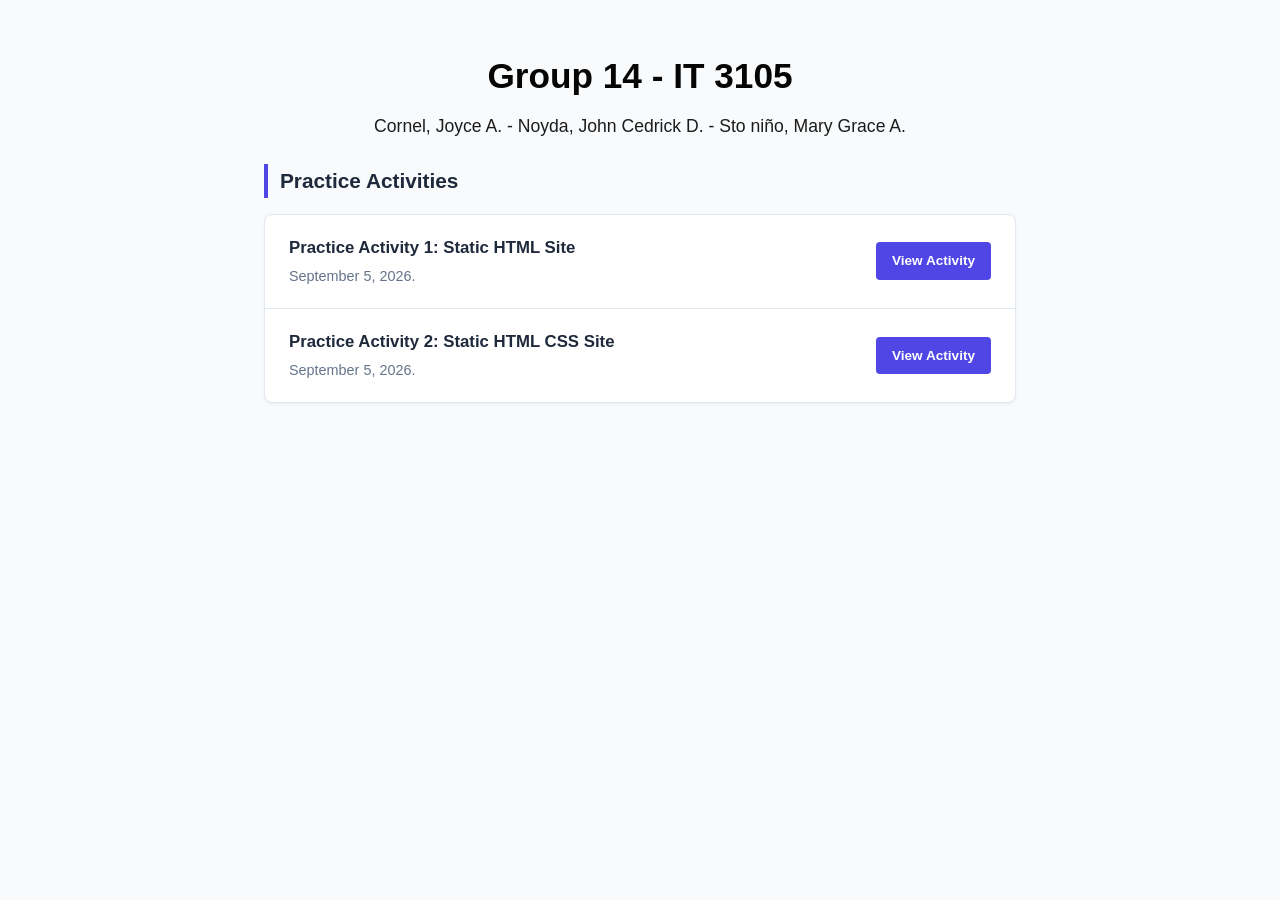
==== index.html @ 76b24b86 "Added group members to header" ====
<!DOCTYPE html>
<html lang="en">
<head>
    <meta charset="UTF-8">
    <meta name="viewport" content="width=device-width, initial-scale=1.0">
    <title>Class Activity Repository</title>
    <link rel="stylesheet" href="style.css">
</head>
<body>

    <!-- Banner Header -->
    <header>
        <h1>Group 14 - IT 3105</h1>
        <p>Cornel, Joyce A. - Noyda, John Cedrick D. - Sto niño, Mary Grace A.</p>
    </header>

    <!-- Main Content Area -->
    <main>
        
        <!-- Section: Current Module -->
        <h2 class="section-title">Practice Activities</h2>
        <ul class="activity-list">
            <li>
                <span class="activity-info">
                    <strong>Practice Activity 1: Static HTML Site</strong>
                    <p>September 5, 2026.</p>
                </span>
                <a href="#" class="btn">View Activity</a>
            </li>
            <li>
                <span class="activity-info">
                    <strong>Practice Activity 2: Static HTML CSS Site</strong>
                    <p>September 5, 2026.</p>
                </span>
                <a href="#" class="btn">View Activity</a>
            </li>
        </ul>

    </main>

</body>
</html>
---- style.css ----
:root {
    --primary: #4f46e5;
    --primary-dark: #4338ca;
    --bg-color: #f8fafc;
    --card-bg: #ffffff;
    --text-main: #1e293b;
    --text-muted: #64748b;
    --border-color: #e2e8f0;
}

* {
    margin: 0;
    padding: 0;
    box-sizing: border-box;
    font-family: 'Segoe UI', Tahoma, Geneva, Verdana, sans-serif;
}

body {
    background-color: var(--bg-color);
    color: var(--text-main);
    line-height: 1.6;
}

/* Banner Header */
header {
    color: rgb(5, 5, 5);
    padding: 3rem 2rem;
    text-align: center;
}

header h1 {
    font-size: 2.2rem;
    margin-bottom: 0.5rem;
}

header p {
    font-size: 1.1rem;
    opacity: 0.9;
    max-width: 600px;
    margin: 0 auto;
}

/* Main Container */
main {
    max-width: 800px;
    margin: -1.5rem auto 3rem auto;
    padding: 0 1.5rem;
}

/* Section Styling */
.section-title {
    font-size: 1.3rem;
    margin-bottom: 1rem;
    color: var(--text-main);
    border-left: 4px solid var(--primary);
    padding-left: 0.75rem;
}

/* Simple List Styling */
.activity-list {
    list-style: none;
    background: var(--card-bg);
    border: 1px solid var(--border-color);
    border-radius: 8px;
    box-shadow: 0 1px 3px 0 rgba(0, 0, 0, 0.05);
    margin-bottom: 2.5rem;
    overflow: hidden;
}

.activity-list li {
    display: flex;
    justify-content: space-between;
    align-items: center;
    padding: 1.25rem 1.5rem;
    border-bottom: 1px solid var(--border-color);
    gap: 1rem;
}

.activity-list li:last-child {
    border-bottom: none;
}

.activity-info strong {
    display: block;
    font-size: 1.05rem;
    color: var(--text-main);
    margin-bottom: 0.2rem;
}

.activity-info p {
    color: var(--text-muted);
    font-size: 0.9rem;
}

/* Buttons */
.btn {
    display: inline-block;
    background-color: var(--primary);
    color: white;
    padding: 0.5rem 1rem;
    border-radius: 4px;
    text-decoration: none;
    font-size: 0.85rem;
    font-weight: 600;
    white-space: nowrap;
    transition: background-color 0.2s;
}

.btn:hover {
    background-color: var(--primary-dark);
}

.btn.secondary {
    background-color: #e2e8f0;
    color: var(--text-main);
}

.btn.secondary:hover {
    background-color: #cbd5e1;
}

/* Footer */
footer {
    text-align: center;
    padding: 2rem;
    color: var(--text-muted);
    font-size: 0.85rem;
    border-top: 1px solid var(--border-color);
    background: white;
}
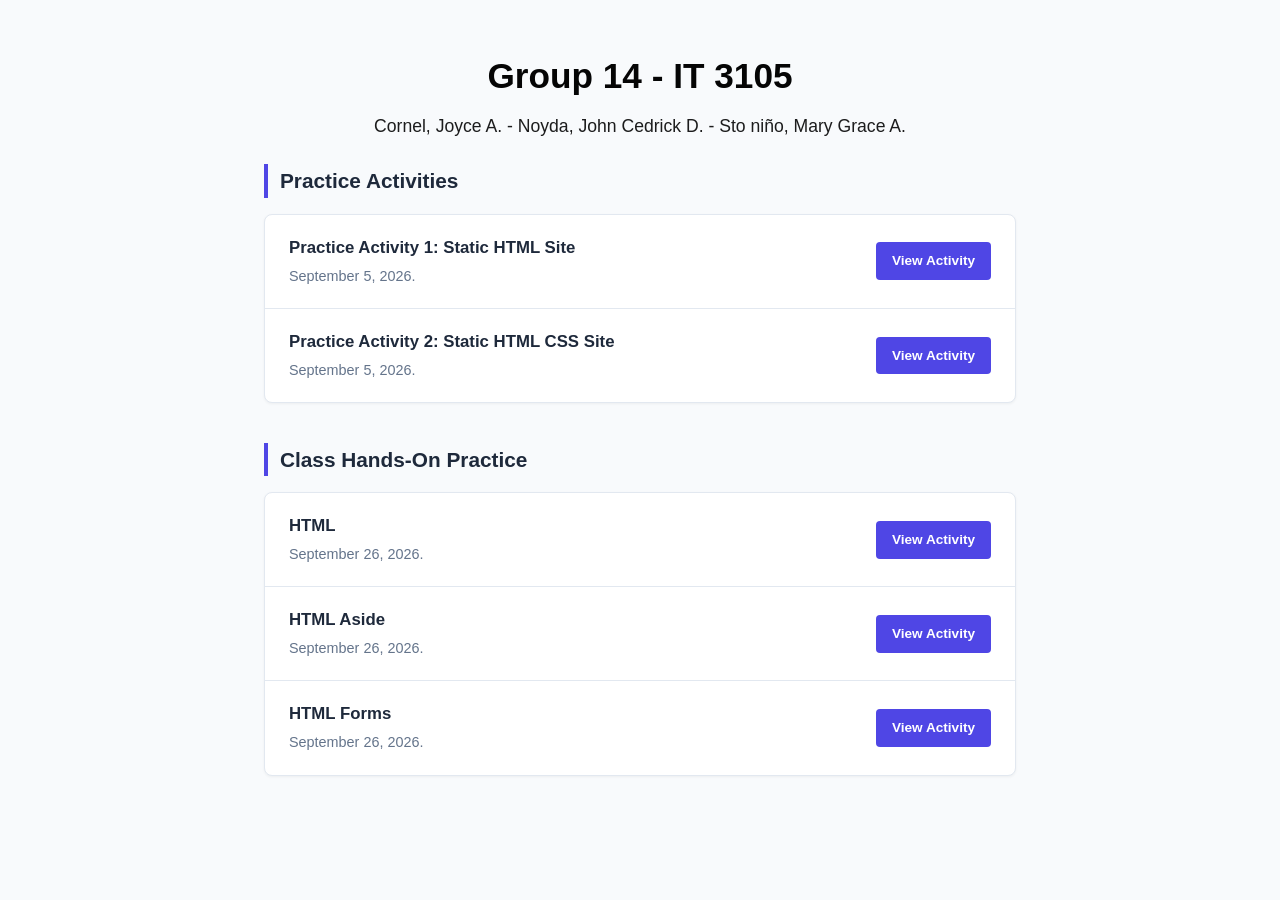
==== commit e75ba2bd: "sdbsd" ====
--- a/index.html
+++ b/index.html
@@ -35,6 +35,30 @@
                 <a href="#" class="btn">View Activity</a>
             </li>
         </ul>
+        <h2 class="section-title">Class Hands-On Practice</h2>
+        <ul class="activity-list">
+            <li>
+                <span class="activity-info">
+                    <strong>HTML</strong>
+                    <p>September 26, 2026.</p>
+                </span>
+                <a href="Practice_Activity.html/Practce1.html" class="btn">View Activity</a>
+            </li>
+            <li>
+                <span class="activity-info">
+                    <strong>HTML Aside</strong>
+                    <p>September 26, 2026.</p>
+                </span>
+                <a href="Practice_Activity.html/Practice 1 html aside.html" class="btn">View Activity</a>
+            </li>
+            <li>
+                <span class="activity-info">
+                    <strong>HTML Forms</strong>
+                    <p>September 26, 2026.</p>
+                </span>
+                <a href="Practice_Activity.html/Practice 1 html form.html" class="btn">View Activity</a>
+            </li>
+        </ul>
 
     </main>
 
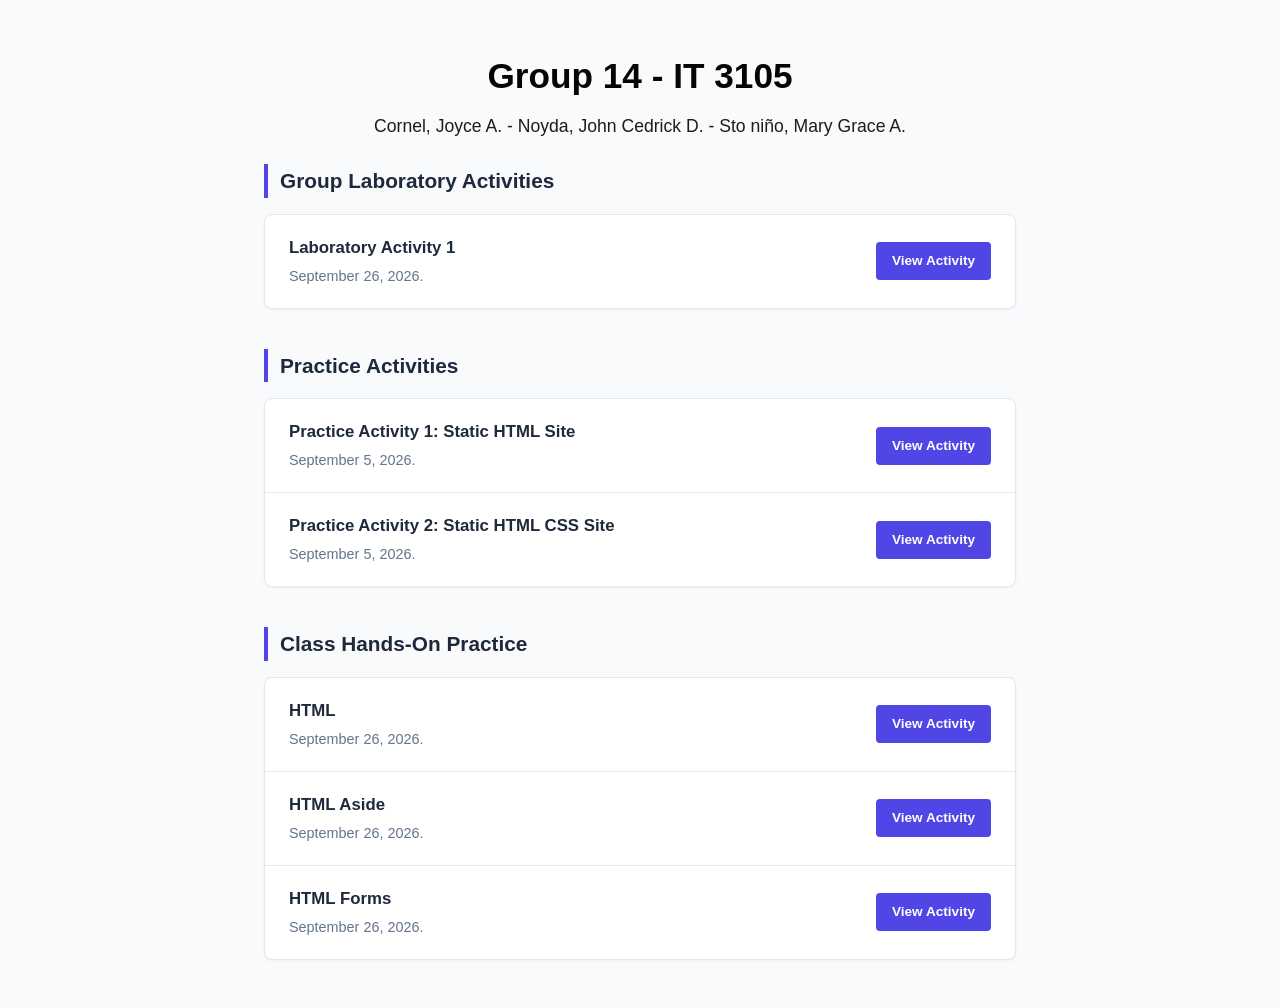
==== commit 3959c201: "obwdfebs" ====
--- a/index.html
+++ b/index.html
@@ -18,6 +18,16 @@
     <main>
         
         <!-- Section: Current Module -->
+        <h2 class="section-title">Group Laboratory Activities</h2>
+        <ul class="activity-list">
+            <li>
+                <span class="activity-info">
+                    <strong>Laboratory Activity 1</strong>
+                    <p>September 26, 2026.</p>
+                </span>
+                <a href="Laboratory Activities/index.html" class="btn">View Activity</a>
+            </li>
+        </ul>
         <h2 class="section-title">Practice Activities</h2>
         <ul class="activity-list">
             <li>
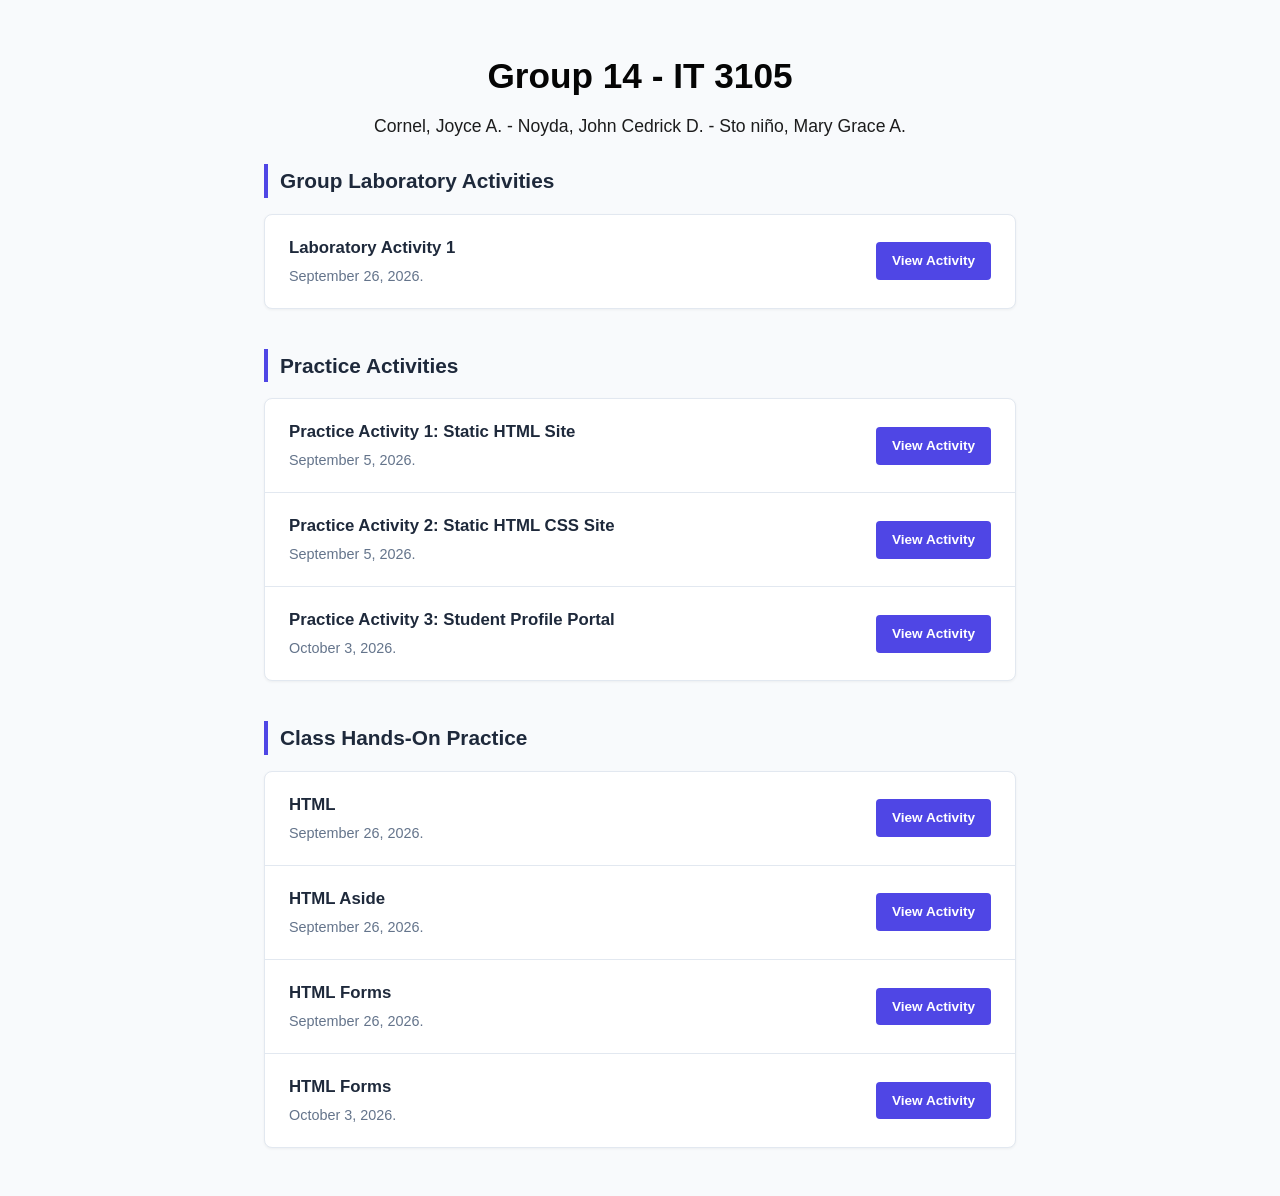
==== commit ce0a85f8: "Index" ====
--- a/index.html
+++ b/index.html
@@ -44,6 +44,13 @@
                 </span>
                 <a href="#" class="btn">View Activity</a>
             </li>
+            <li>
+                <span class="activity-info">
+                    <strong>Practice Activity 3: Student Profile Portal</strong>
+                    <p>October 3, 2026.</p>
+                </span>
+                <a href="#" class="btn">View Activity</a>
+            </li>
         </ul>
         <h2 class="section-title">Class Hands-On Practice</h2>
         <ul class="activity-list">
@@ -68,6 +75,13 @@
                 </span>
                 <a href="Practice_Activity.html/Practice 1 html form.html" class="btn">View Activity</a>
             </li>
+            <li>
+                <span class="activity-info">
+                    <strong>HTML Forms</strong>
+                    <p>October 3, 2026.</p>
+                </span>
+                <a href="Practice_Activity.html/student_profile_portal.html" class="btn">View Activity</a>
+            </li>
         </ul>
 
     </main>
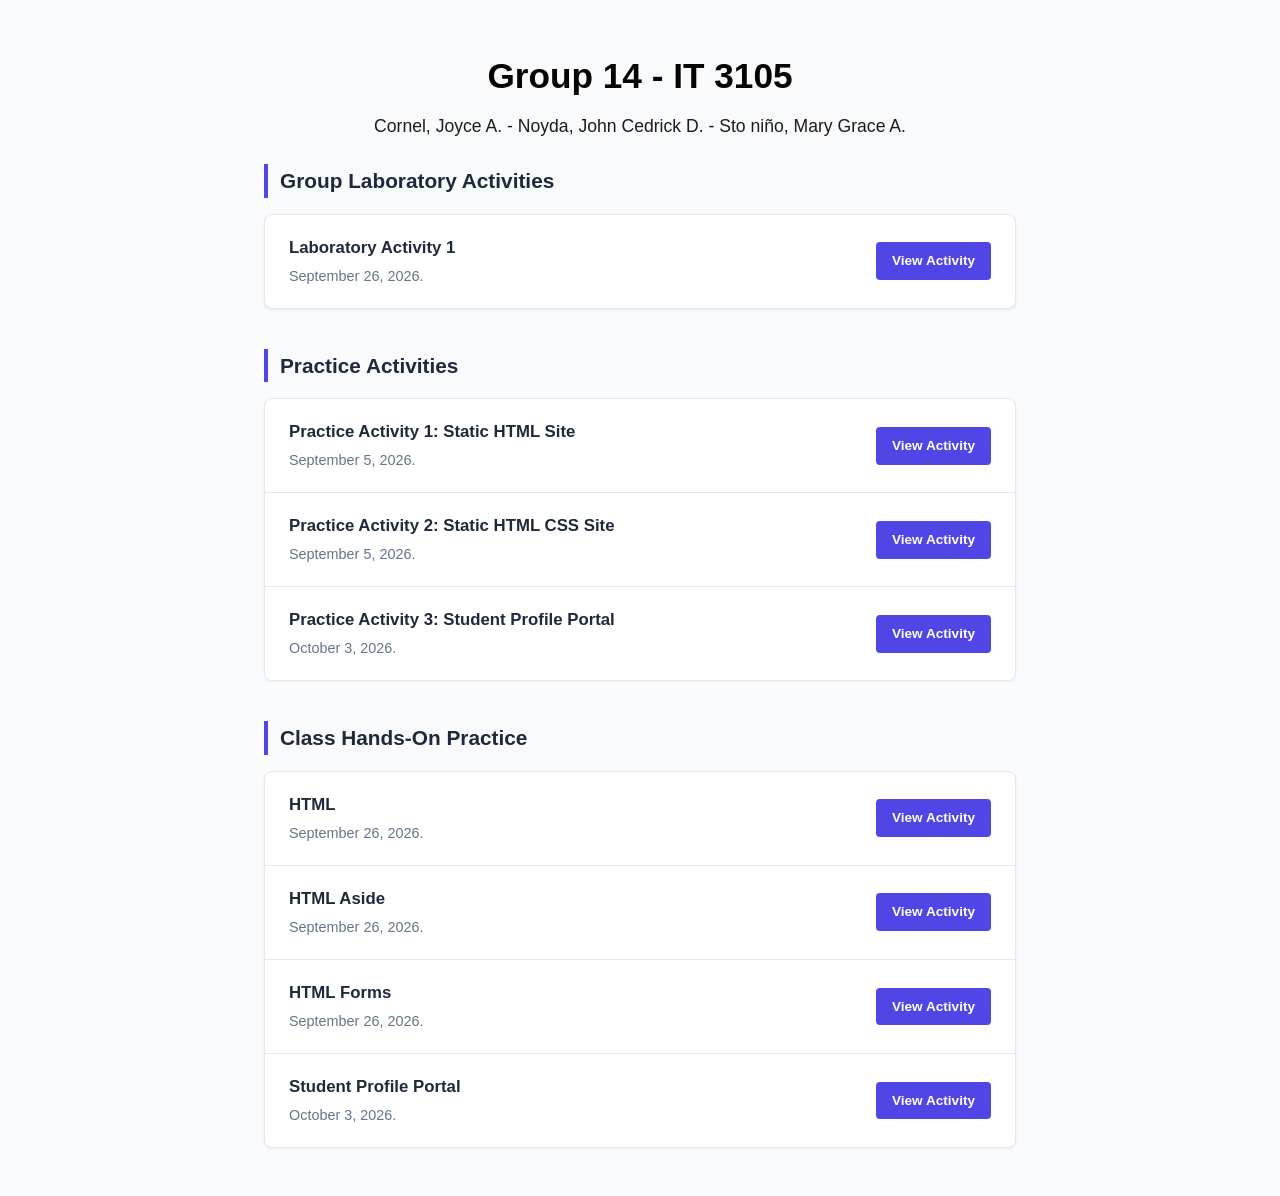
==== commit 25d1b9eb: "Index" ====
--- a/index.html
+++ b/index.html
@@ -49,7 +49,7 @@
                     <strong>Practice Activity 3: Student Profile Portal</strong>
                     <p>October 3, 2026.</p>
                 </span>
-                <a href="#" class="btn">View Activity</a>
+                <a href="Practice_Activity.html/student_profile_portal.html" class="btn">View Activity</a>
             </li>
         </ul>
         <h2 class="section-title">Class Hands-On Practice</h2>
@@ -77,7 +77,7 @@
             </li>
             <li>
                 <span class="activity-info">
-                    <strong>HTML Forms</strong>
+                    <strong>Student Profile Portal</strong>
                     <p>October 3, 2026.</p>
                 </span>
                 <a href="Practice_Activity.html/student_profile_portal.html" class="btn">View Activity</a>
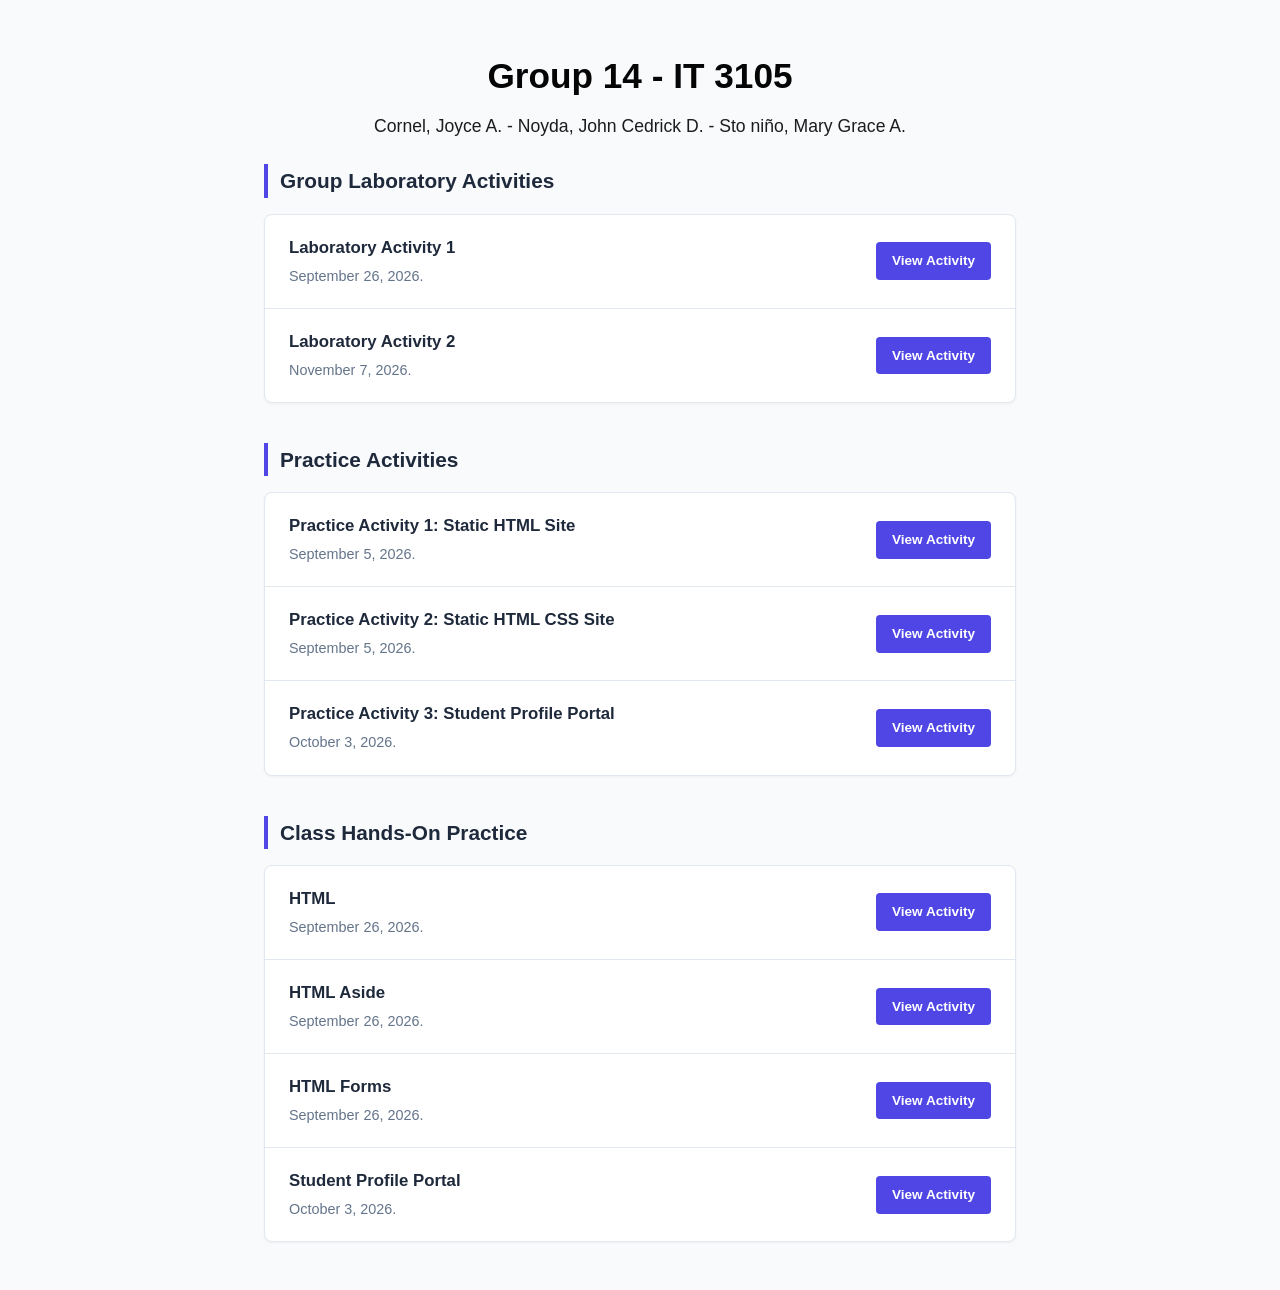
==== commit 9dc723aa: "LAB2" ====
--- a/index.html
+++ b/index.html
@@ -26,6 +26,13 @@
                     <p>September 26, 2026.</p>
                 </span>
                 <a href="Laboratory Activities/index.html" class="btn">View Activity</a>
+            </li>
+            <li>
+                <span class="activity-info">
+                    <strong>Laboratory Activity 2</strong>
+                    <p>November 7, 2026.</p>
+                </span>
+                <a href="lab.html" class="btn">View Activity</a>
             </li>
         </ul>
         <h2 class="section-title">Practice Activities</h2>
